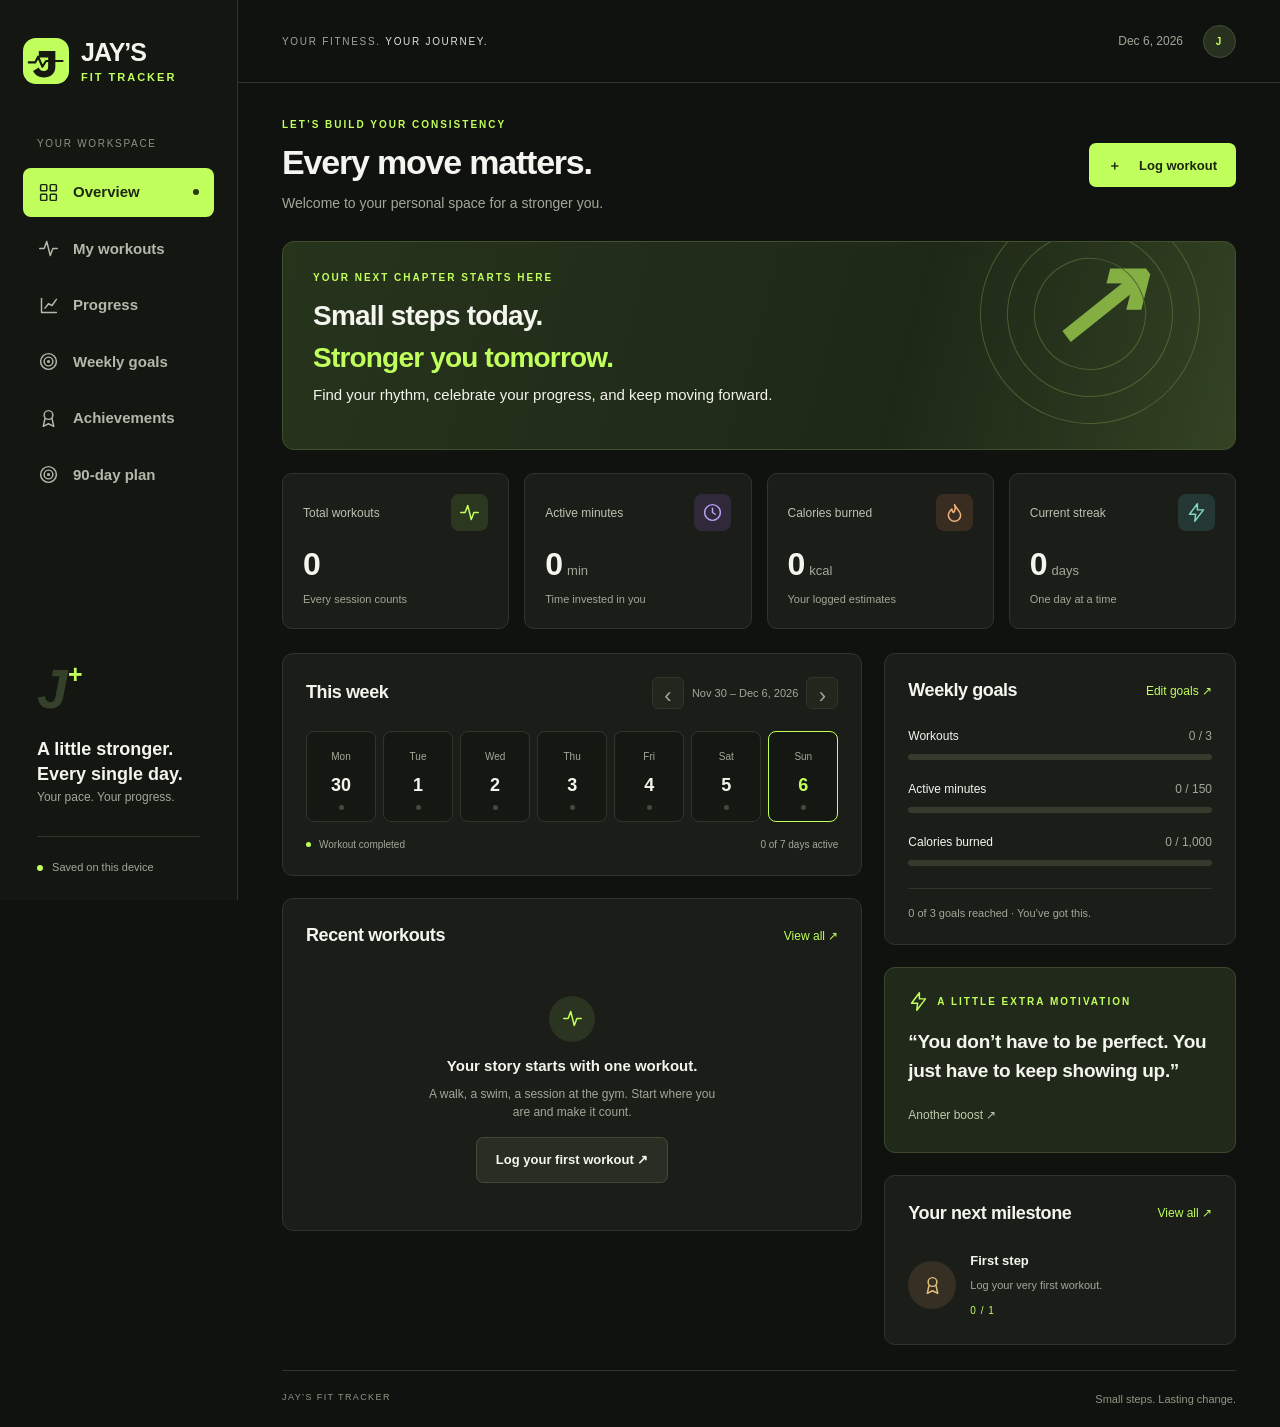
==== index.html @ c93befd9 "Before babyuface bias" ====
<!doctype html><html lang="en"><head><meta charset="UTF-8"><meta name="viewport" content="width=device-width,initial-scale=1"><meta http-equiv="refresh" content="0;url=assets/html/index.html"><title>Jay's Fit Tracker</title></head><body><a href="assets/html/index.html">Open Jay’s Fit Tracker</a></body></html>
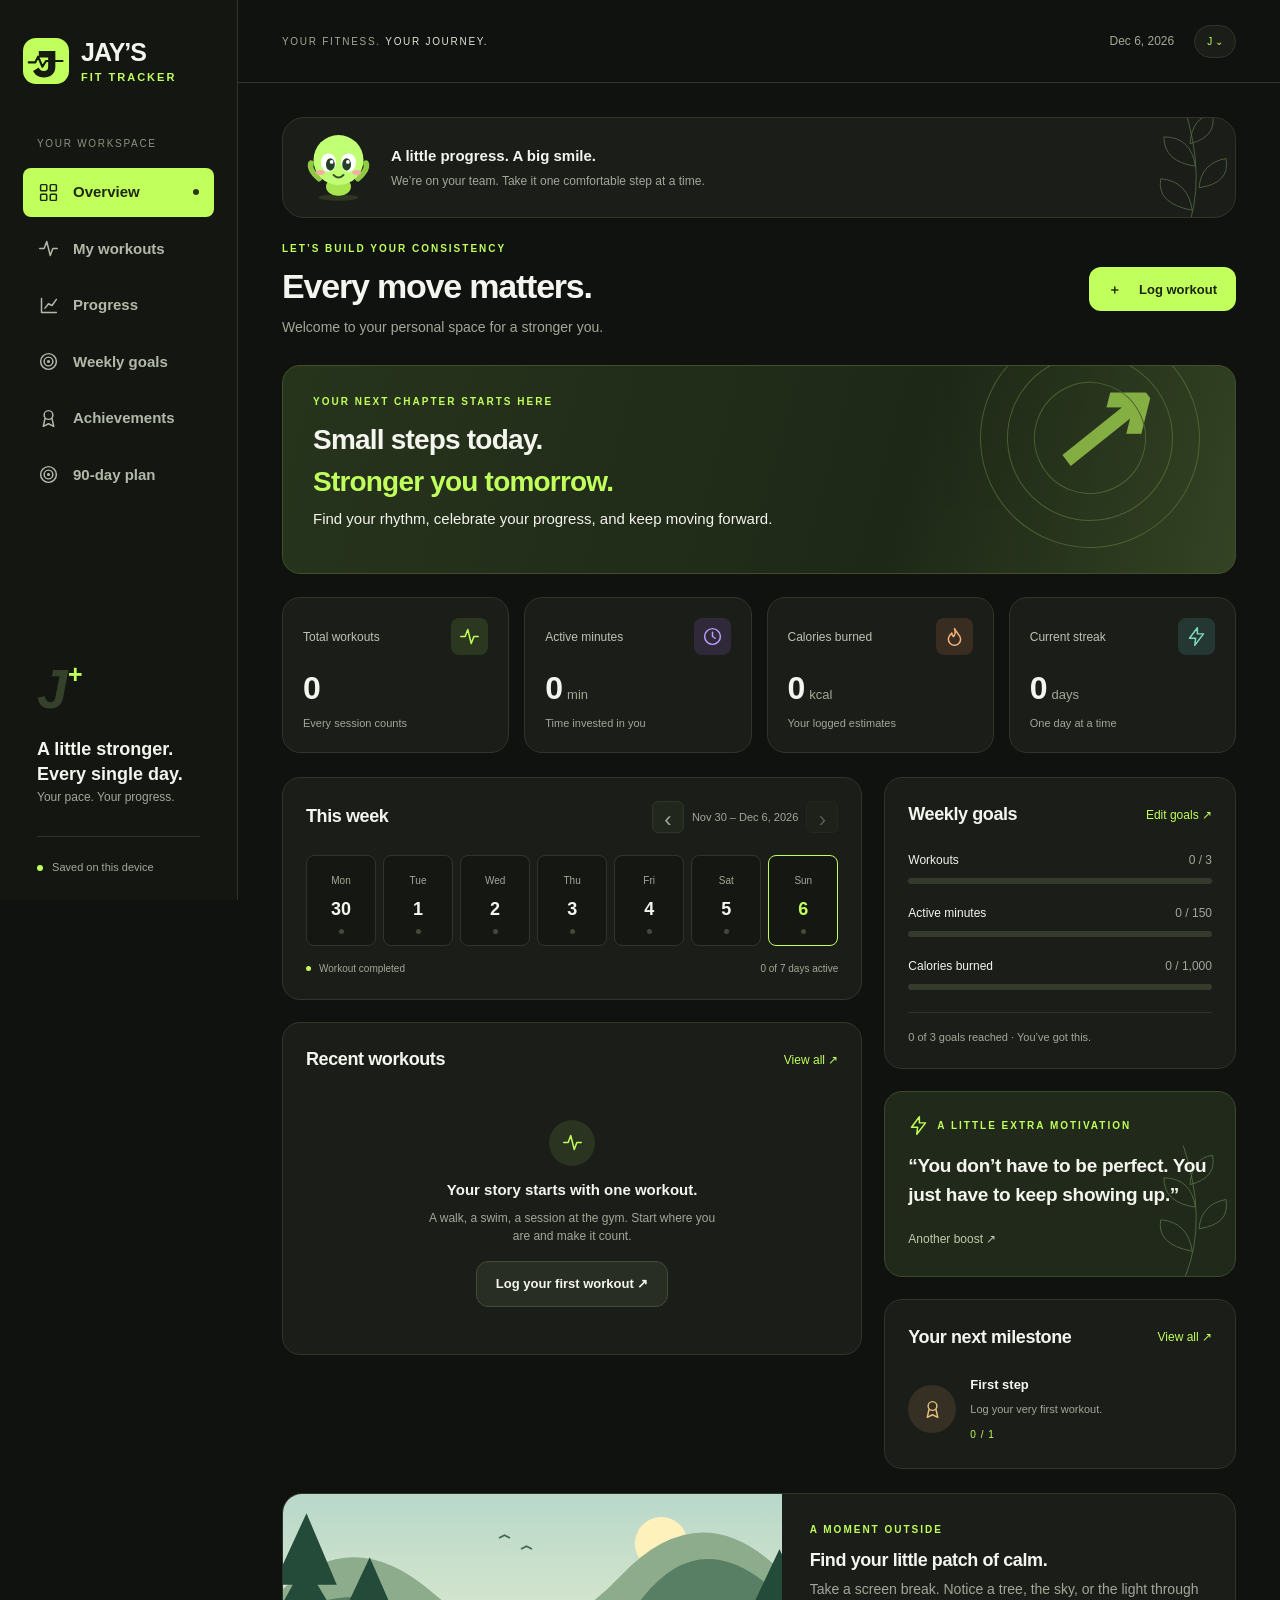
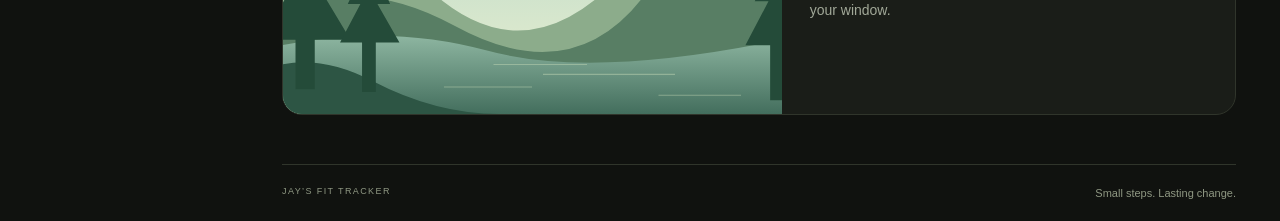
==== commit 622fb5d5: "updated logic of 90 day plan- lightmode is now incorporated. Weekly goals are more specific." ====
--- a/index.html
+++ b/index.html
@@ -1 +1,12 @@
-<!doctype html><html lang="en"><head><meta charset="UTF-8"><meta name="viewport" content="width=device-width,initial-scale=1"><meta http-equiv="refresh" content="0;url=assets/html/index.html"><title>Jay's Fit Tracker</title></head><body><a href="assets/html/index.html">Open Jay’s Fit Tracker</a></body></html>
+<!doctype html>
+<html lang="en">
+  <head>
+    <meta charset="UTF-8" />
+    <meta name="viewport" content="width=device-width,initial-scale=1" />
+    <meta http-equiv="refresh" content="0;url=assets/html/tracker.html" />
+    <title>Jay's Fit Tracker</title>
+  </head>
+  <body>
+    <a href="assets/html/tracker.html">Open Jay’s Fit Tracker</a>
+  </body>
+</html>
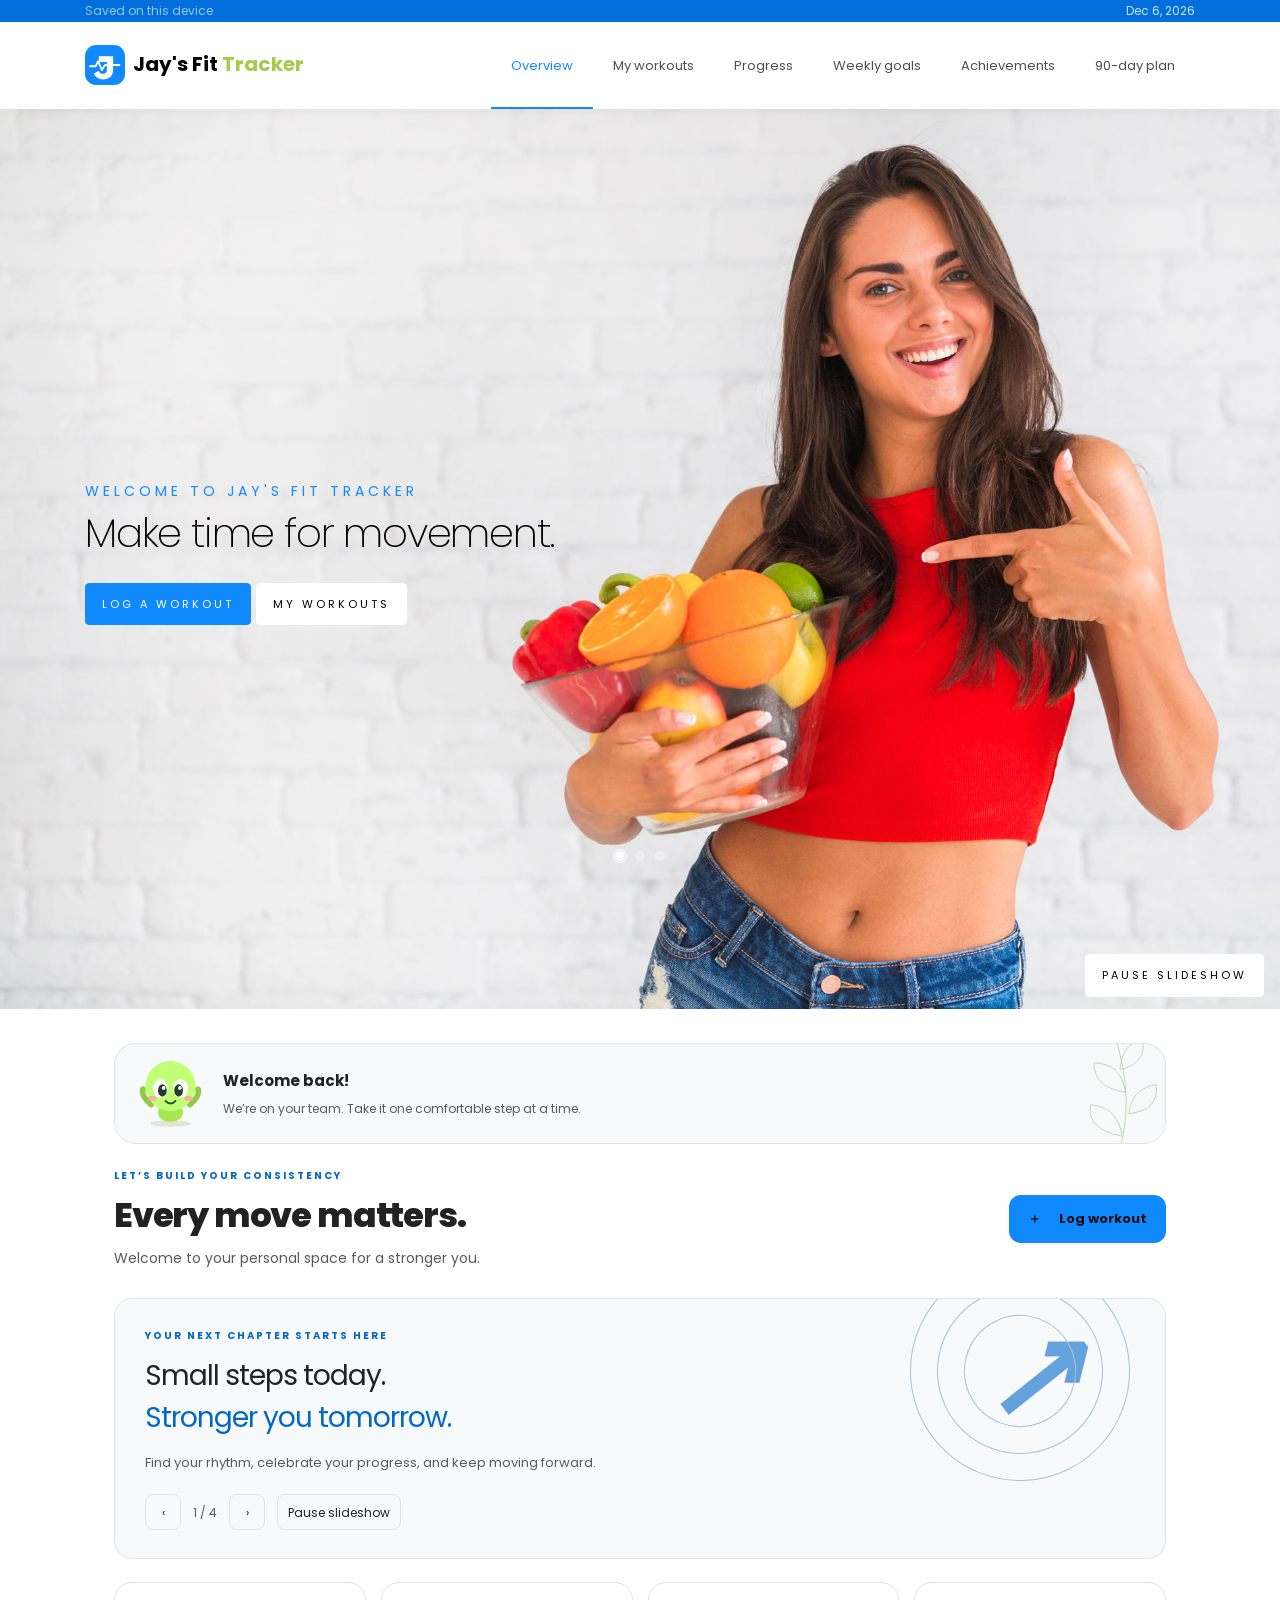
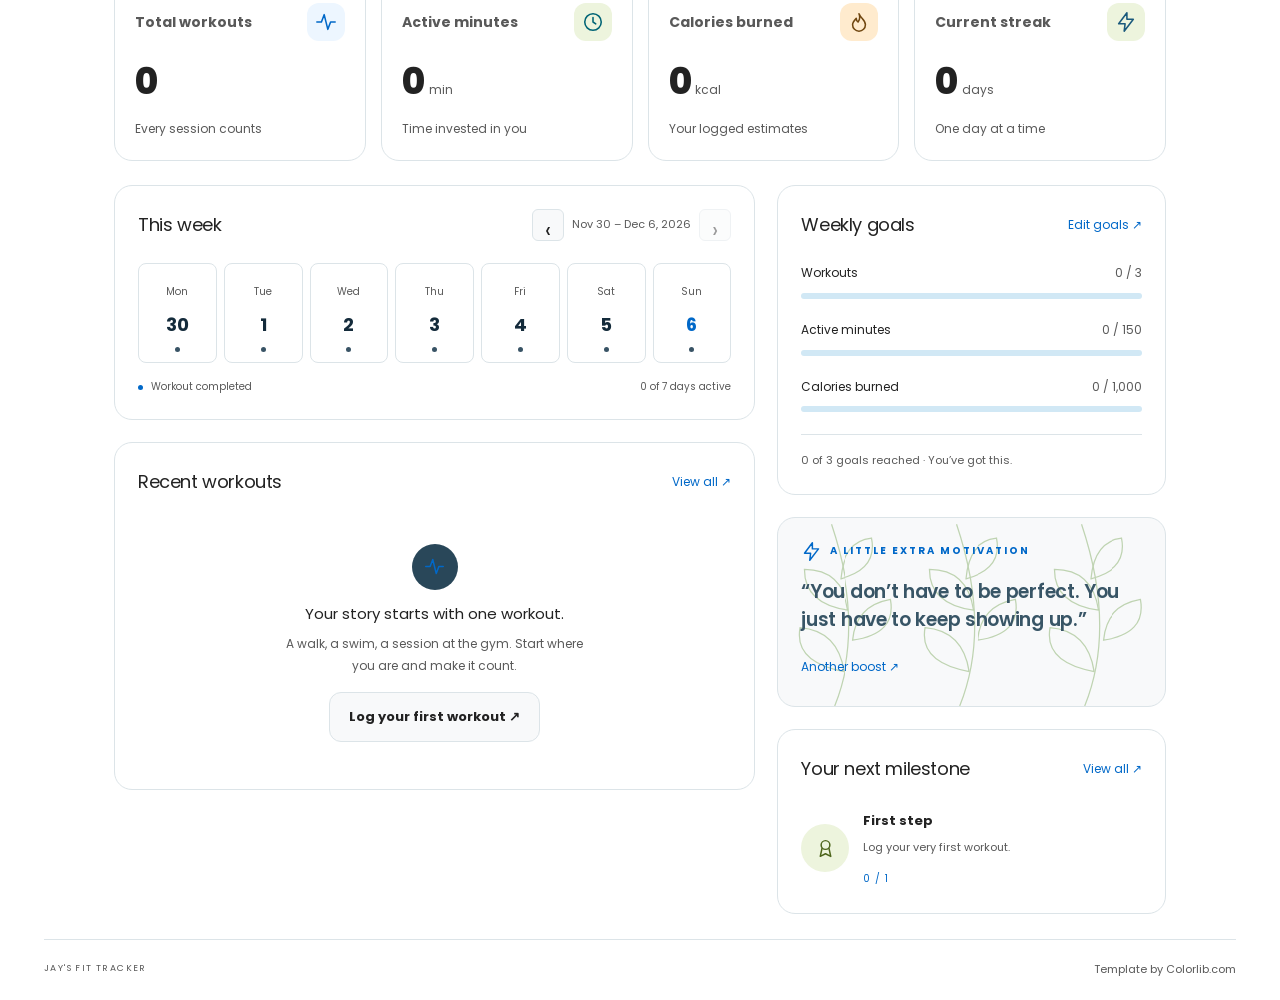
==== commit 75bdfc81: "Changed theme and color scheme" ====
--- a/index.html
+++ b/index.html
@@ -3,10 +3,10 @@
   <head>
     <meta charset="UTF-8" />
     <meta name="viewport" content="width=device-width,initial-scale=1" />
-    <meta http-equiv="refresh" content="0;url=assets/html/tracker.html" />
+    <script>location.replace("healthcoach-master/index.html" + location.hash);</script>
     <title>Jay's Fit Tracker</title>
   </head>
   <body>
-    <a href="assets/html/tracker.html">Open Jay’s Fit Tracker</a>
+    <a href="healthcoach-master/index.html">Open Jay’s Fit Tracker</a>
   </body>
 </html>
